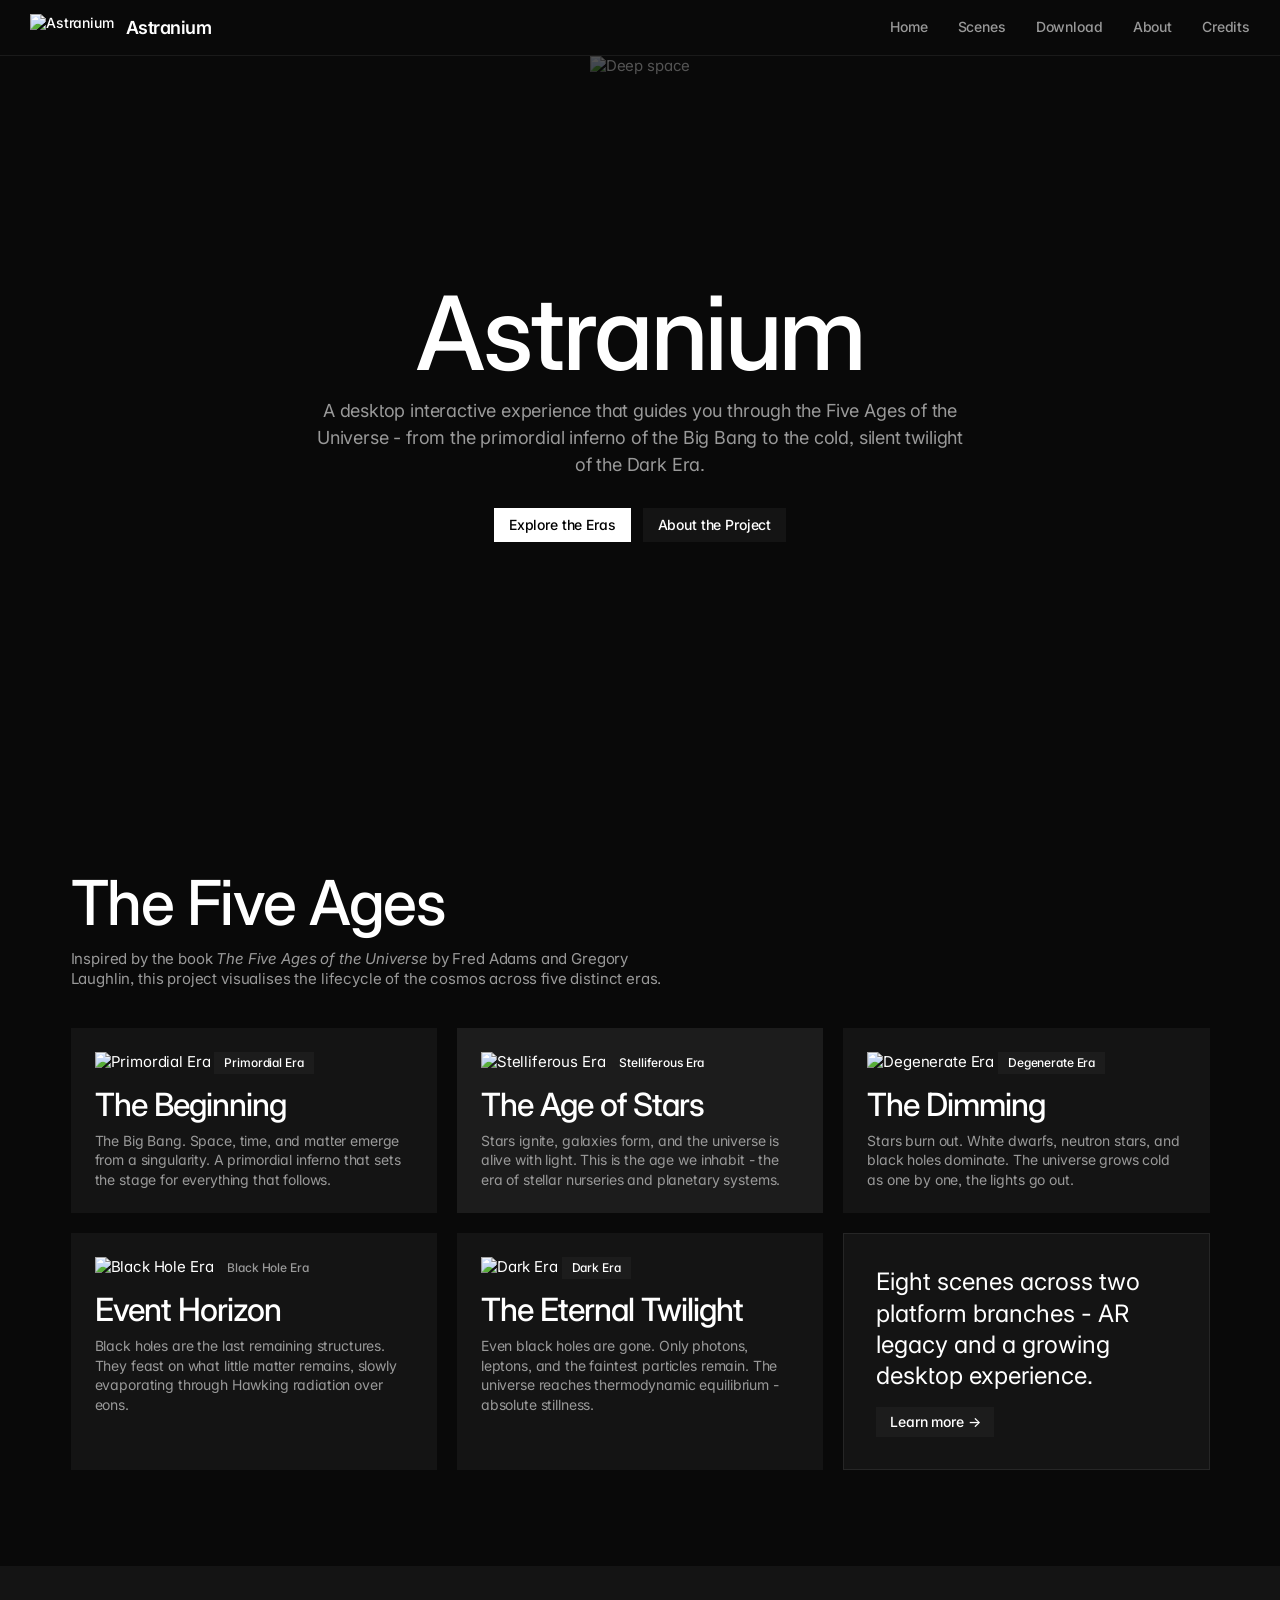
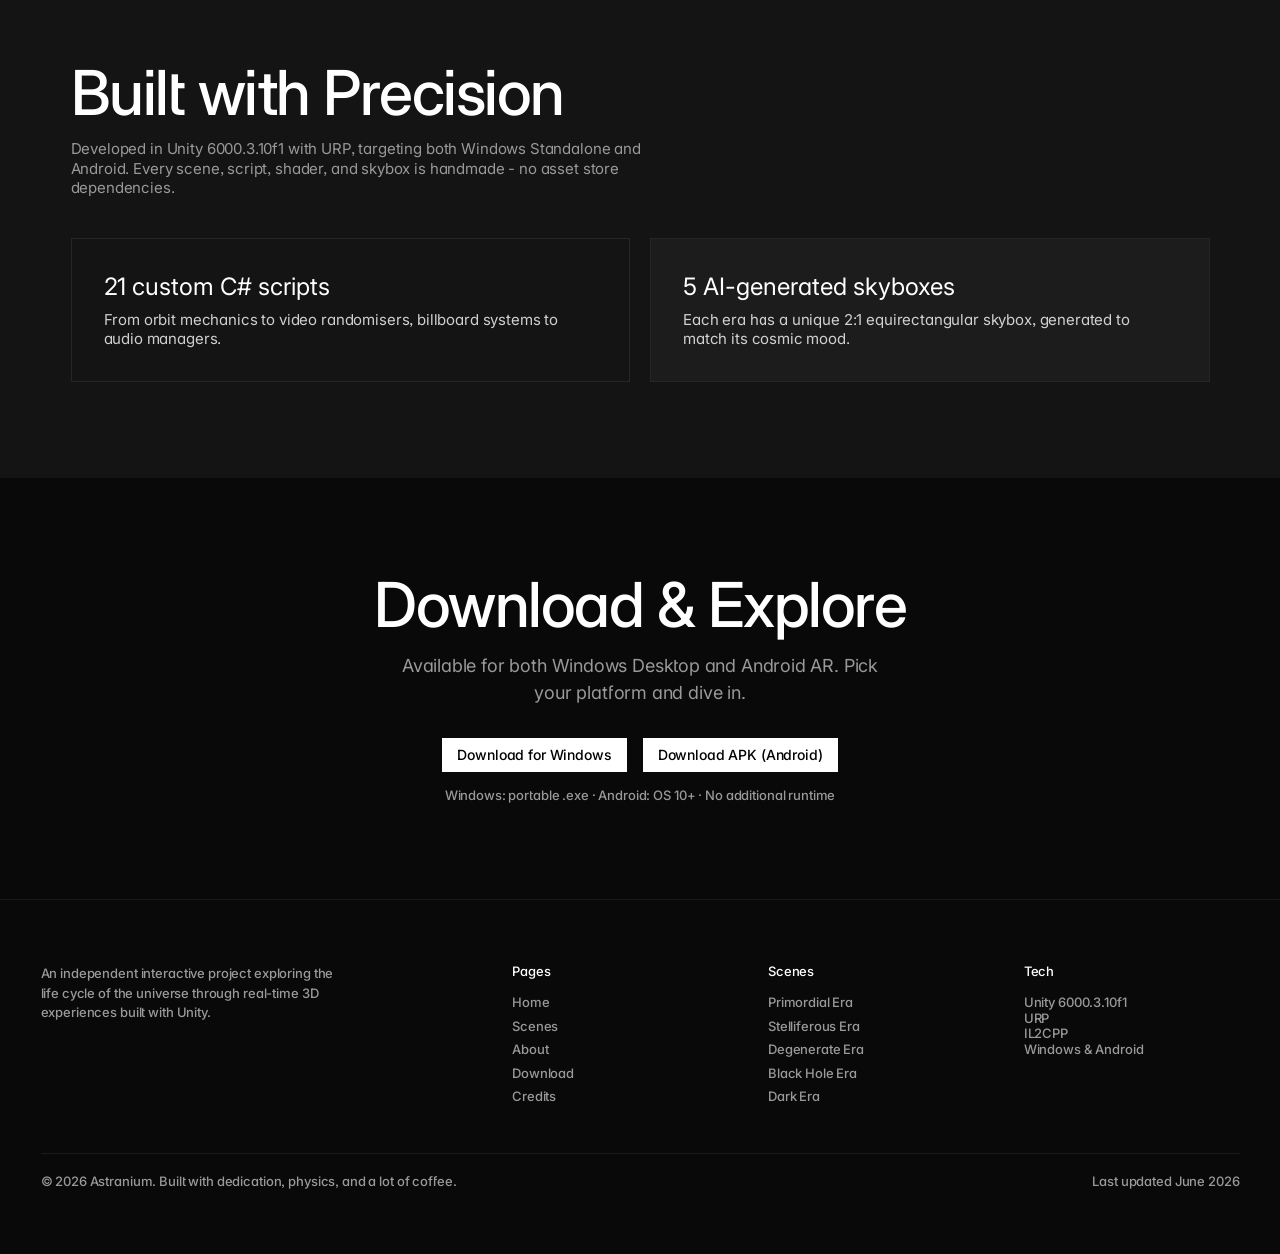
==== index.html @ 6d4ba45e "Add files via upload" ====
<!DOCTYPE html>
<html lang="en">
<head>
  <meta charset="UTF-8">
  <meta name="viewport" content="width=device-width, initial-scale=1.0">
  <title>Astranium — Explore the Five Ages of the Universe</title>
  <link rel="icon" href="WebAssets/logo.png" type="image/png">
  <link rel="stylesheet" href="style.css">
</head>
<body>

  <nav class="top-nav">
    <div class="top-nav-logo">
      <img src="WebAssets/logo.png" alt="Astranium">
      <span>Astranium</span>
    </div>
    <button class="hamburger">&#9776;</button>
    <div class="top-nav-links">
      <a href="index.html">Home</a>
      <a href="scenes.html">Scenes</a>
      <a href="download.html">Download</a>
      <a href="about.html">About</a>
      <a href="credits.html">Credits</a>
    </div>
  </nav>

  <section class="hero">
    <div class="hero-bg">
      <img src="https://images.unsplash.com/photo-1462331940025-496dfbfc7564?w=1920&q=80" alt="Deep space">
    </div>
    <div class="hero-content">
      <h1 class="display-xxl">Astranium</h1>
      <p class="body-lg">
        A desktop interactive experience that guides you through the Five Ages of the Universe -
        from the primordial inferno of the Big Bang to the cold, silent twilight of the Dark Era.
      </p>
      <div class="hero-cta">
        <a href="scenes.html" class="btn-primary">Explore the Eras</a>
        <a href="about.html" class="btn-secondary">About the Project</a>
      </div>
    </div>
  </section>

  <section class="section">
    <div class="container">
      <div class="section-header">
        <h2 class="display-lg">The Five Ages</h2>
        <p>
          Inspired by the book <em>The Five Ages of the Universe</em> by Fred Adams and Gregory Laughlin,
          this project visualises the lifecycle of the cosmos across five distinct eras.
        </p>
      </div>

      <div class="card-grid">
        <div class="card">
          <img class="card-image" src="https://images.unsplash.com/photo-1541701494587-cb58502866ab?w=600&q=80" alt="Primordial Era">
          <span class="tag tag-primordial">Primordial Era</span>
          <h3 class="display-md">The Beginning</h3>
          <p>The Big Bang. Space, time, and matter emerge from a singularity. A primordial inferno that sets the stage for everything that follows.</p>
        </div>

        <div class="card card-featured">
          <img class="card-image" src="https://images.unsplash.com/photo-1614732414444-096e5f1122d5?w=600&q=80" alt="Stelliferous Era">
          <span class="tag tag-stelliferous">Stelliferous Era</span>
          <h3 class="display-md">The Age of Stars</h3>
          <p>Stars ignite, galaxies form, and the universe is alive with light. This is the age we inhabit - the era of stellar nurseries and planetary systems.</p>
        </div>

        <div class="card">
          <img class="card-image" src="https://images.unsplash.com/photo-1559827260-dc66d52bef19?w=600&q=80" alt="Degenerate Era">
          <span class="tag tag-degenerate">Degenerate Era</span>
          <h3 class="display-md">The Dimming</h3>
          <p>Stars burn out. White dwarfs, neutron stars, and black holes dominate. The universe grows cold as one by one, the lights go out.</p>
        </div>

        <div class="card">
          <img class="card-image" src="https://images.unsplash.com/photo-1504333638930-c8787321eee0?w=600&q=80" alt="Black Hole Era">
          <span class="tag tag-blackhole">Black Hole Era</span>
          <h3 class="display-md">Event Horizon</h3>
          <p>Black holes are the last remaining structures. They feast on what little matter remains, slowly evaporating through Hawking radiation over eons.</p>
        </div>

        <div class="card">
          <img class="card-image" src="https://images.unsplash.com/photo-1444703686981-a3abbc4d4fe3?w=600&q=80" alt="Dark Era">
          <span class="tag tag-darkera">Dark Era</span>
          <h3 class="display-md">The Eternal Twilight</h3>
          <p>Even black holes are gone. Only photons, leptons, and the faintest particles remain. The universe reaches thermodynamic equilibrium - absolute stillness.</p>
        </div>

        <div class="gradient-spotlight gradient-violet">
          <h3>Eight scenes across two platform branches - AR legacy and a growing desktop experience.</h3>
          <a href="about.html" class="btn-translucent" style="margin-top: 16px; display: inline-block;">Learn more &rarr;</a>
        </div>
      </div>
    </div>
  </section>

  <section class="section" style="background-color: var(--surface-1);">
    <div class="container">
      <div class="section-header">
        <h2 class="display-lg">Built with Precision</h2>
        <p>
          Developed in Unity 6000.3.10f1 with URP, targeting both Windows Standalone and Android.
          Every scene, script, shader, and skybox is handmade - no asset store dependencies.
        </p>
      </div>

      <div class="spotlight-grid">
        <div class="gradient-spotlight gradient-magenta">
          <h3>21 custom C&#35; scripts</h3>
          <p style="margin-top: 8px; color: rgba(255,255,255,0.8);">From orbit mechanics to video randomisers, billboard systems to audio managers.</p>
        </div>
        <div class="gradient-spotlight gradient-orange">
          <h3>5 AI-generated skyboxes</h3>
          <p style="margin-top: 8px; color: rgba(255,255,255,0.8);">Each era has a unique 2:1 equirectangular skybox, generated to match its cosmic mood.</p>
        </div>
      </div>
    </div>
  </section>

  <section class="section" style="text-align: center;">
    <div class="container">
      <h2 class="display-lg">Download &amp; Explore</h2>
      <p class="body-lg" style="color: var(--ink-muted); max-width: 500px; margin: 16px auto 0;">
        Available for both Windows Desktop and Android AR. Pick your platform and dive in.
      </p>
      <div style="margin-top: 32px; display: flex; gap: 16px; justify-content: center; flex-wrap: wrap;">
        <a href="download.html" class="btn-primary">Download for Windows</a>
        <a href="download.html" class="btn-primary">Download APK (Android)</a>
      </div>
      <p class="caption" style="color: var(--ink-muted); margin-top: 16px;">
        Windows: portable .exe &middot; Android: OS 10+ &middot; No additional runtime
      </p>
    </div>
  </section>

  <footer class="footer">
    <div class="footer-grid">
      <div class="footer-brand">
        <p>An independent interactive project exploring the life cycle of the universe through real-time 3D experiences built with Unity.</p>
      </div>
      <div class="footer-col">
        <h4>Pages</h4>
        <a href="index.html">Home</a>
        <a href="scenes.html">Scenes</a>
        <a href="about.html">About</a>
        <a href="download.html">Download</a>
        <a href="credits.html">Credits</a>
      </div>
      <div class="footer-col">
        <h4>Scenes</h4>
        <a href="scenes.html">Primordial Era</a>
        <a href="scenes.html">Stelliferous Era</a>
        <a href="scenes.html">Degenerate Era</a>
        <a href="scenes.html">Black Hole Era</a>
        <a href="scenes.html">Dark Era</a>
      </div>
      <div class="footer-col">
        <h4>Tech</h4>
        <span>Unity 6000.3.10f1</span><br>
        <span>URP</span><br>
        <span>IL2CPP</span><br>
        <span>Windows &amp; Android</span>
      </div>
    </div>
    <div class="footer-bottom">
      <span>&copy; 2026 Astranium. Built with dedication, physics, and a lot of coffee.</span>
      <span class="caption">Last updated June 2026</span>
    </div>
  </footer>

  <script src="script.js"></script>
</body>
</html>
---- style.css ----
@import url('https://fonts.googleapis.com/css2?family=Inter:wght@400;500;600;700&display=swap');

:root {
  --primary: #ffffff;
  --on-primary: #000000;
  --accent-blue: #0099ff;
  --ink: #ffffff;
  --ink-muted: #999999;
  --canvas: #090909;
  --surface-1: #141414;
  --surface-2: #1c1c1c;
  --hairline: #262626;
  --hairline-soft: #1a1a1a;
  --inverse-canvas: #ffffff;
  --inverse-ink: #000000;
  --gradient-magenta: #555555;
  --gradient-violet: #444444;
  --gradient-orange: #333333;
  --gradient-coral: #2a2a2a;
  --semantic-success: #cccccc;

  --rounded-xs: 0px;
  --rounded-sm: 0px;
  --rounded-md: 0px;
  --rounded-lg: 0px;
  --rounded-xl: 0px;
  --rounded-xxl: 0px;
  --rounded-pill: 0px;
  --rounded-full: 0px;

  --space-hair: 1px;
  --space-xxs: 4px;
  --space-xs: 8px;
  --space-sm: 12px;
  --space-md: 15px;
  --space-lg: 20px;
  --space-xl: 30px;
  --space-xxl: 40px;
  --space-section: 96px;
}

*, *::before, *::after {
  margin: 0;
  padding: 0;
  box-sizing: border-box;
}

html {
  scroll-behavior: smooth;
}

body {
  font-family: 'Inter', -apple-system, BlinkMacSystemFont, sans-serif;
  background-color: var(--canvas);
  color: var(--ink);
  font-size: 15px;
  font-weight: 400;
  line-height: 1.3;
  letter-spacing: -0.15px;
  font-feature-settings: 'cv11', 'ss03', 'ss07', 'dlig';
  -webkit-font-smoothing: antialiased;
  -moz-osx-font-smoothing: grayscale;
}

/* Top Navigation */
.top-nav {
  position: sticky;
  top: 0;
  z-index: 100;
  background-color: var(--canvas);
  height: 56px;
  display: flex;
  align-items: center;
  justify-content: space-between;
  padding: 0 var(--space-xl);
  border-bottom: 1px solid var(--hairline-soft);
  font-size: 14px;
  font-weight: 500;
  letter-spacing: -0.14px;
}

.top-nav-logo {
  display: flex;
  align-items: center;
  gap: var(--space-sm);
}

.top-nav-logo img {
  height: 28px;
  width: auto;
}

.top-nav-logo span {
  font-size: 18px;
  font-weight: 600;
  letter-spacing: -0.5px;
}

.top-nav-links {
  display: flex;
  align-items: center;
  gap: var(--space-xl);
}

.top-nav-links a {
  color: var(--ink-muted);
  text-decoration: none;
  transition: color 0.2s;
}

.top-nav-links a:hover {
  color: var(--ink);
}

.top-nav-cta {
  display: flex;
  align-items: center;
  gap: var(--space-sm);
}

/* Buttons */
.btn-primary {
  display: inline-flex;
  align-items: center;
  justify-content: center;
  background-color: var(--primary);
  color: var(--on-primary);
  font-family: 'Inter', sans-serif;
  font-size: 14px;
  font-weight: 500;
  line-height: 1;
  letter-spacing: -0.14px;
  font-feature-settings: 'cv11';
  border-radius: var(--rounded-pill);
  padding: 10px 15px;
  border: none;
  cursor: pointer;
  text-decoration: none;
  transition: transform 0.15s, opacity 0.15s;
}

.btn-primary:hover {
  transform: scale(0.97);
  opacity: 0.92;
}

.btn-primary:active {
  transform: scale(0.95);
}

.btn-secondary {
  display: inline-flex;
  align-items: center;
  justify-content: center;
  background-color: var(--surface-1);
  color: var(--ink);
  font-family: 'Inter', sans-serif;
  font-size: 14px;
  font-weight: 500;
  line-height: 1;
  letter-spacing: -0.14px;
  font-feature-settings: 'cv11';
  border-radius: var(--rounded-pill);
  padding: 10px 15px;
  border: none;
  cursor: pointer;
  text-decoration: none;
  transition: transform 0.15s, opacity 0.15s;
}

.btn-secondary:hover {
  transform: scale(0.97);
  opacity: 0.92;
}

.btn-translucent {
  display: inline-flex;
  align-items: center;
  justify-content: center;
  background-color: var(--surface-2);
  color: var(--ink);
  font-family: 'Inter', sans-serif;
  font-size: 14px;
  font-weight: 500;
  line-height: 1;
  letter-spacing: -0.14px;
  font-feature-settings: 'cv11';
  border-radius: var(--rounded-xxl);
  padding: 8px 14px;
  border: none;
  cursor: pointer;
  text-decoration: none;
}

/* Display Typography */
.display-xxl {
  font-size: clamp(48px, 8vw, 110px);
  font-weight: 500;
  line-height: 0.85;
  letter-spacing: clamp(-2.5px, -0.05em, -5.5px);
}

.display-xl {
  font-size: clamp(42px, 6.5vw, 85px);
  font-weight: 500;
  line-height: 0.95;
  letter-spacing: clamp(-2px, -0.04em, -4.25px);
}

.display-lg {
  font-size: clamp(32px, 5vw, 62px);
  font-weight: 500;
  line-height: 1;
  letter-spacing: clamp(-1.5px, -0.03em, -3.1px);
}

.display-md {
  font-size: clamp(24px, 3vw, 32px);
  font-weight: 500;
  line-height: 1.13;
  letter-spacing: -1px;
}

.headline {
  font-size: 22px;
  font-weight: 700;
  line-height: 1.2;
  letter-spacing: -0.8px;
}

.subhead {
  font-size: 24px;
  font-weight: 400;
  line-height: 1.3;
  letter-spacing: -0.01px;
}

/* Body */
.body-lg {
  font-size: 18px;
  font-weight: 400;
  line-height: 1.5;
  letter-spacing: -0.18px;
}

.body-sm {
  font-size: 14px;
  font-weight: 500;
  line-height: 1.4;
  letter-spacing: -0.14px;
}

.caption {
  font-size: 13px;
  font-weight: 500;
  line-height: 1.2;
  letter-spacing: -0.13px;
}

.micro {
  font-size: 12px;
  font-weight: 400;
  line-height: 1.2;
  letter-spacing: -0.12px;
}

/* Links */
a {
  color: var(--accent-blue);
  text-decoration: none;
}

a:hover {
  text-decoration: underline;
}

/* Layout */
.container {
  max-width: 1199px;
  margin: 0 auto;
  padding: 0 var(--space-xl);
}

.section {
  padding: var(--space-section) 0;
}

.section-dark {
  background-color: var(--canvas);
}

/* Hero Section */
.hero {
  min-height: 80vh;
  display: flex;
  flex-direction: column;
  align-items: center;
  justify-content: center;
  text-align: center;
  padding: var(--space-xxl) var(--space-xl);
  position: relative;
  overflow: hidden;
}

.hero-bg {
  position: absolute;
  inset: 0;
  z-index: 0;
  opacity: 0.3;
}

.hero-bg img {
  width: 100%;
  height: 100%;
  object-fit: cover;
}

.hero-content {
  position: relative;
  z-index: 1;
  max-width: 900px;
}

.hero-content p {
  margin-top: var(--space-lg);
  max-width: 650px;
  margin-left: auto;
  margin-right: auto;
  color: var(--ink-muted);
}

.hero-cta {
  margin-top: var(--space-xl);
  display: flex;
  gap: var(--space-sm);
  justify-content: center;
  flex-wrap: wrap;
}

/* Cards Grid */
.card-grid {
  display: grid;
  grid-template-columns: repeat(auto-fill, minmax(340px, 1fr));
  gap: var(--space-lg);
}

.card {
  background-color: var(--surface-1);
  border-radius: var(--rounded-xl);
  padding: 24px;
  transition: transform 0.2s, background-color 0.2s;
}

.card:hover {
  transform: translateY(-2px);
}

.card-featured {
  background-color: var(--surface-2);
}

.card-image {
  width: 100%;
  aspect-ratio: 16 / 9;
  object-fit: cover;
  border-radius: var(--rounded-lg);
  margin-bottom: var(--space-md);
}

.card h3 {
  margin-bottom: var(--space-xs);
}

.card p {
  color: var(--ink-muted);
  font-size: 14px;
  line-height: 1.4;
  letter-spacing: -0.14px;
}

/* Gradient Spotlight Cards */
.gradient-spotlight {
  border-radius: var(--rounded-xxl);
  padding: 32px;
  color: var(--ink);
}

.gradient-spotlight h3 {
  font-size: 24px;
  font-weight: 400;
  line-height: 1.3;
  letter-spacing: -0.01px;
}

.gradient-violet {
  background: var(--surface-1);
  border: 1px solid var(--hairline);
}

.gradient-magenta {
  background: var(--surface-1);
  border: 1px solid var(--hairline);
}

.gradient-orange {
  background: var(--surface-2);
  border: 1px solid var(--hairline);
}

.gradient-coral {
  background: var(--surface-2);
  border: 1px solid var(--hairline);
}

/* Spotlight Grid - 2 columns */
.spotlight-grid {
  display: grid;
  grid-template-columns: 1fr 1fr;
  gap: var(--space-lg);
  margin-top: var(--space-xl);
}

/* Section Titles */
.section-header {
  margin-bottom: var(--space-xxl);
}

.section-header .display-lg {
  margin-bottom: var(--space-md);
}

.section-header p {
  max-width: 600px;
  color: var(--ink-muted);
}

/* Footer */
.footer {
  background-color: var(--canvas);
  color: var(--ink-muted);
  font-size: 13px;
  font-weight: 500;
  line-height: 1.2;
  letter-spacing: -0.13px;
  padding: 64px 32px;
  border-top: 1px solid var(--hairline-soft);
}

.footer-grid {
  max-width: 1199px;
  margin: 0 auto;
  display: grid;
  grid-template-columns: 2fr 1fr 1fr 1fr;
  gap: var(--space-xxl);
}

.footer-brand {
  display: flex;
  flex-direction: column;
  gap: var(--space-md);
}

.footer-brand img {
  height: 28px;
  width: auto;
}

.footer-brand p {
  max-width: 300px;
  line-height: 1.5;
}

.footer-col h4 {
  color: var(--ink);
  margin-bottom: var(--space-md);
  font-size: 13px;
  font-weight: 500;
}

.footer-col a {
  display: block;
  color: var(--ink-muted);
  margin-bottom: var(--space-xs);
  text-decoration: none;
}

.footer-col a:hover {
  color: var(--ink);
}

.footer-bottom {
  max-width: 1199px;
  margin: var(--space-xxl) auto 0;
  padding-top: var(--space-lg);
  border-top: 1px solid var(--hairline-soft);
  display: flex;
  justify-content: space-between;
  align-items: center;
  flex-wrap: wrap;
  gap: var(--space-md);
}

/* Page Header */
.page-header {
  padding: var(--space-section) var(--space-xl) var(--space-xxl);
  text-align: center;
}

.page-header p {
  max-width: 600px;
  margin: var(--space-md) auto 0;
  color: var(--ink-muted);
}

/* Scene Tags */
.tag {
  display: inline-block;
  font-size: 12px;
  font-weight: 500;
  padding: 3px 10px;
  border-radius: var(--rounded-pill);
  letter-spacing: -0.12px;
  margin-bottom: var(--space-sm);
}

.tag-primordial {
  background: var(--surface-2);
  color: var(--ink);
}

.tag-stelliferous {
  background: var(--surface-2);
  color: var(--ink);
}

.tag-degenerate {
  background: var(--surface-2);
  color: var(--ink);
}

.tag-blackhole {
  background: var(--surface-1);
  color: var(--ink-muted);
}

.tag-darkera {
  background: var(--surface-2);
  color: var(--ink);
}

/* Credits Page */
.credit-section {
  margin-bottom: var(--space-xxl);
}

.credit-section h2 {
  margin-bottom: var(--space-lg);
}

.credit-item {
  display: flex;
  justify-content: space-between;
  align-items: flex-start;
  padding: var(--space-md) 0;
  border-bottom: 1px solid var(--hairline-soft);
}

.credit-item:last-child {
  border-bottom: none;
}

.credit-label {
  color: var(--ink-muted);
  font-size: 14px;
  letter-spacing: -0.14px;
}

.credit-value {
  text-align: right;
  max-width: 60%;
  font-size: 14px;
  letter-spacing: -0.14px;
}

/* About page */
.tech-stack {
  display: grid;
  grid-template-columns: repeat(auto-fill, minmax(200px, 1fr));
  gap: var(--space-sm);
}

.tech-item {
  background-color: var(--surface-1);
  border-radius: var(--rounded-lg);
  padding: var(--space-md);
  display: flex;
  flex-direction: column;
  gap: var(--space-xxs);
}

.tech-item .label {
  font-size: 12px;
  color: var(--ink-muted);
  letter-spacing: -0.12px;
}

.tech-item .value {
  font-size: 15px;
  font-weight: 500;
  letter-spacing: -0.15px;
}

/* Responsive */
@media (max-width: 810px) {
  .spotlight-grid {
    grid-template-columns: 1fr;
  }

  .card-grid {
    grid-template-columns: 1fr;
  }

  .top-nav-links {
    display: none;
  }

  .top-nav-links.mobile-open {
    display: flex;
    flex-direction: column;
    position: absolute;
    top: 56px;
    left: 0;
    right: 0;
    background: var(--canvas);
    padding: var(--space-lg);
    border-bottom: 1px solid var(--hairline);
    gap: var(--space-md);
  }

  .footer-grid {
    grid-template-columns: 1fr 1fr;
  }

  .section {
    padding: 48px 0;
  }
}

@media (max-width: 480px) {
  .footer-grid {
    grid-template-columns: 1fr;
  }

  .hero-cta {
    flex-direction: column;
  }
}

/* Hamburger */
.hamburger {
  display: none;
  background: none;
  border: none;
  color: var(--ink);
  font-size: 24px;
  cursor: pointer;
  padding: var(--space-xs);
}

@media (max-width: 810px) {
  .hamburger {
    display: block;
  }
}

/* Utility */
.text-muted {
  color: var(--ink-muted);
}

.mt-lg {
  margin-top: var(--space-lg);
}

.mb-lg {
  margin-bottom: var(--space-lg);
}

.gap-md {
  gap: var(--space-md);
}

.flex-center {
  display: flex;
  align-items: center;
  justify-content: center;
}
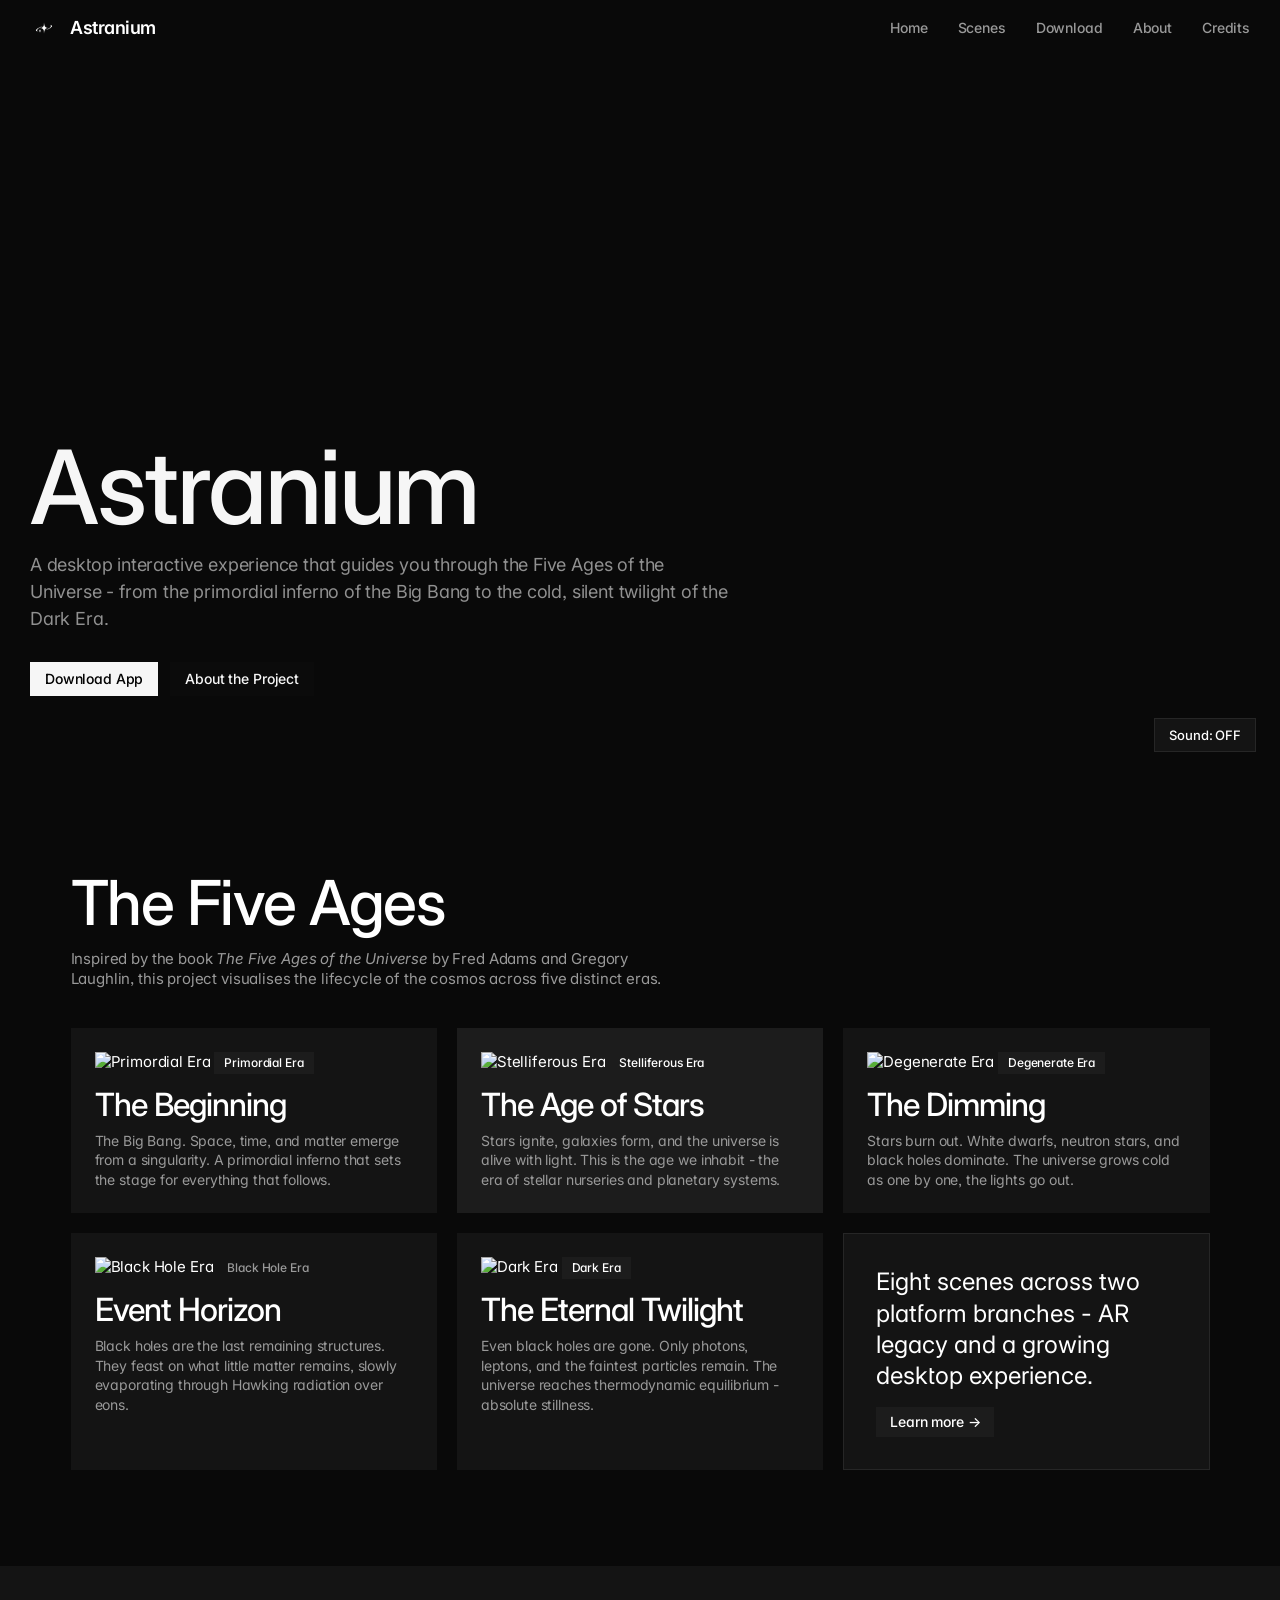
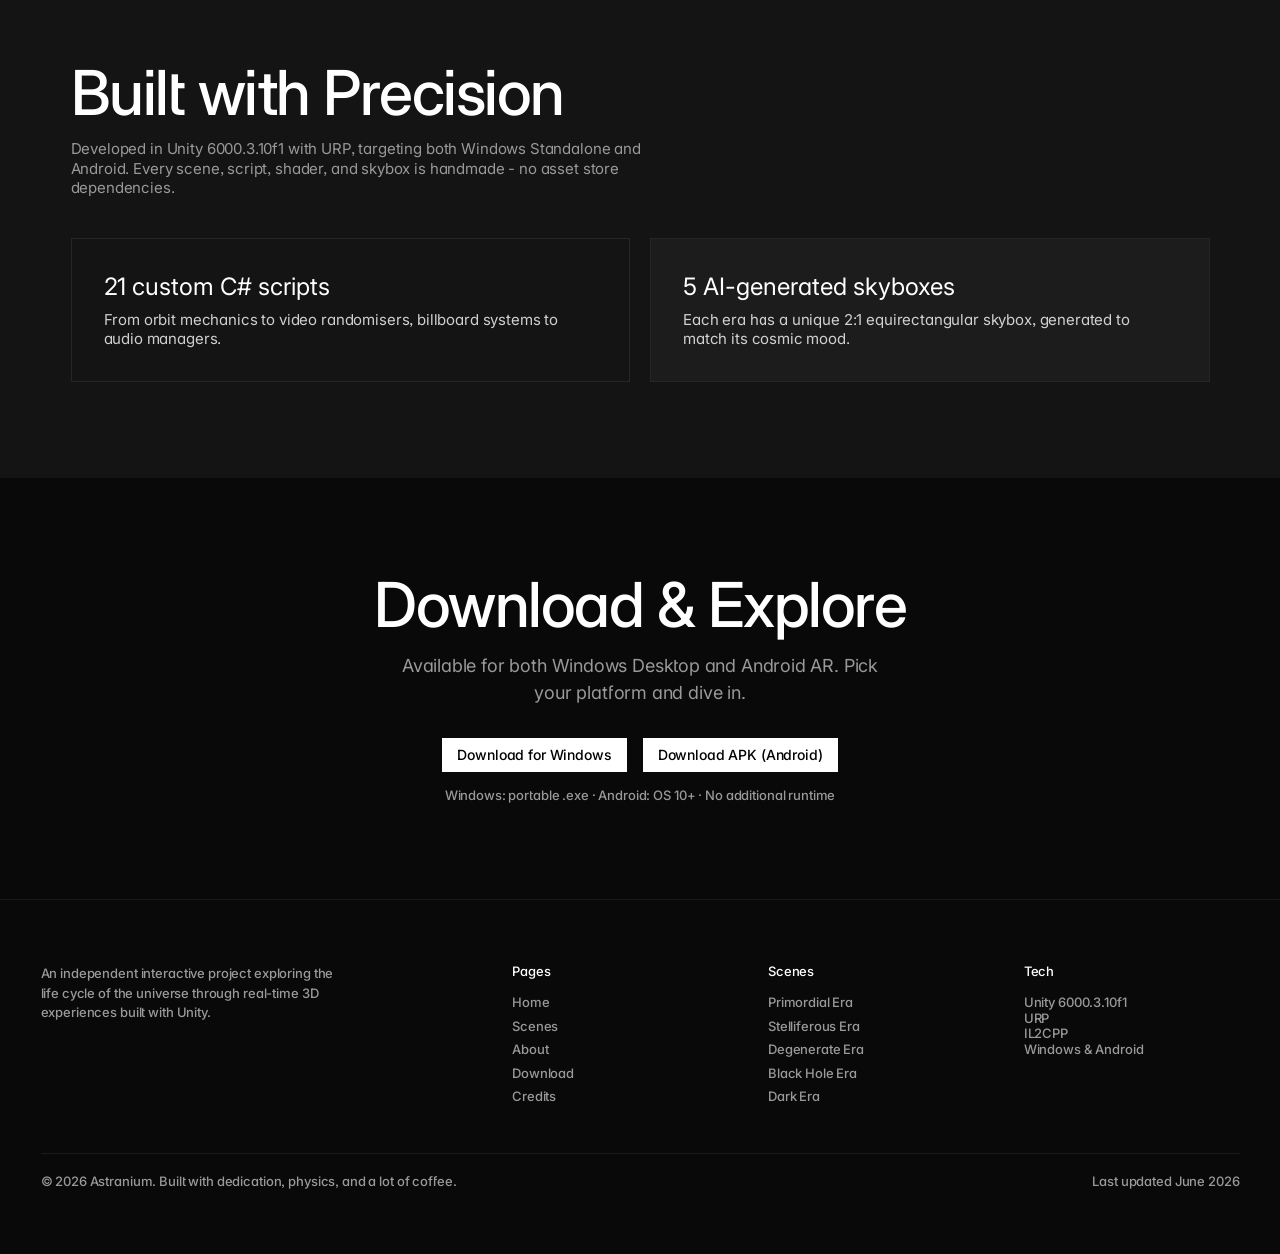
==== commit f5b1e440: "pesan" ====
--- a/index.html
+++ b/index.html
@@ -26,19 +26,20 @@
 
   <section class="hero">
     <div class="hero-bg">
-      <img src="https://images.unsplash.com/photo-1462331940025-496dfbfc7564?w=1920&q=80" alt="Deep space">
+      <video src="WebAssets/trailer.mp4" autoplay loop muted playsinline></video>
     </div>
-    <div class="hero-content">
+    <div class="hero-content animate-on-scroll">
       <h1 class="display-xxl">Astranium</h1>
       <p class="body-lg">
         A desktop interactive experience that guides you through the Five Ages of the Universe -
         from the primordial inferno of the Big Bang to the cold, silent twilight of the Dark Era.
       </p>
       <div class="hero-cta">
-        <a href="scenes.html" class="btn-primary">Explore the Eras</a>
+        <a href="download.html" class="btn-primary">Download App</a>
         <a href="about.html" class="btn-secondary">About the Project</a>
       </div>
     </div>
+    <button class="sound-toggle" id="soundToggle" aria-label="Toggle sound">Sound: OFF</button>
   </section>
 
   <section class="section">
@@ -52,42 +53,42 @@
       </div>
 
       <div class="card-grid">
-        <div class="card">
+        <div class="card animate-on-scroll">
           <img class="card-image" src="https://images.unsplash.com/photo-1541701494587-cb58502866ab?w=600&q=80" alt="Primordial Era">
           <span class="tag tag-primordial">Primordial Era</span>
           <h3 class="display-md">The Beginning</h3>
           <p>The Big Bang. Space, time, and matter emerge from a singularity. A primordial inferno that sets the stage for everything that follows.</p>
         </div>
 
-        <div class="card card-featured">
+        <div class="card card-featured animate-on-scroll">
           <img class="card-image" src="https://images.unsplash.com/photo-1614732414444-096e5f1122d5?w=600&q=80" alt="Stelliferous Era">
           <span class="tag tag-stelliferous">Stelliferous Era</span>
           <h3 class="display-md">The Age of Stars</h3>
           <p>Stars ignite, galaxies form, and the universe is alive with light. This is the age we inhabit - the era of stellar nurseries and planetary systems.</p>
         </div>
 
-        <div class="card">
+        <div class="card animate-on-scroll">
           <img class="card-image" src="https://images.unsplash.com/photo-1559827260-dc66d52bef19?w=600&q=80" alt="Degenerate Era">
           <span class="tag tag-degenerate">Degenerate Era</span>
           <h3 class="display-md">The Dimming</h3>
           <p>Stars burn out. White dwarfs, neutron stars, and black holes dominate. The universe grows cold as one by one, the lights go out.</p>
         </div>
 
-        <div class="card">
+        <div class="card animate-on-scroll">
           <img class="card-image" src="https://images.unsplash.com/photo-1504333638930-c8787321eee0?w=600&q=80" alt="Black Hole Era">
           <span class="tag tag-blackhole">Black Hole Era</span>
           <h3 class="display-md">Event Horizon</h3>
           <p>Black holes are the last remaining structures. They feast on what little matter remains, slowly evaporating through Hawking radiation over eons.</p>
         </div>
 
-        <div class="card">
+        <div class="card animate-on-scroll">
           <img class="card-image" src="https://images.unsplash.com/photo-1444703686981-a3abbc4d4fe3?w=600&q=80" alt="Dark Era">
           <span class="tag tag-darkera">Dark Era</span>
           <h3 class="display-md">The Eternal Twilight</h3>
           <p>Even black holes are gone. Only photons, leptons, and the faintest particles remain. The universe reaches thermodynamic equilibrium - absolute stillness.</p>
         </div>
 
-        <div class="gradient-spotlight gradient-violet">
+        <div class="gradient-spotlight gradient-violet animate-on-scroll">
           <h3>Eight scenes across two platform branches - AR legacy and a growing desktop experience.</h3>
           <a href="about.html" class="btn-translucent" style="margin-top: 16px; display: inline-block;">Learn more &rarr;</a>
         </div>
@@ -95,9 +96,9 @@
     </div>
   </section>
 
-  <section class="section" style="background-color: var(--surface-1);">
+<section class="section" style="background-color: var(--surface-1);">
     <div class="container">
-      <div class="section-header">
+      <div class="section-header animate-on-scroll">
         <h2 class="display-lg">Built with Precision</h2>
         <p>
           Developed in Unity 6000.3.10f1 with URP, targeting both Windows Standalone and Android.
@@ -106,11 +107,11 @@
       </div>
 
       <div class="spotlight-grid">
-        <div class="gradient-spotlight gradient-magenta">
+        <div class="gradient-spotlight gradient-magenta animate-on-scroll">
           <h3>21 custom C&#35; scripts</h3>
           <p style="margin-top: 8px; color: rgba(255,255,255,0.8);">From orbit mechanics to video randomisers, billboard systems to audio managers.</p>
         </div>
-        <div class="gradient-spotlight gradient-orange">
+        <div class="gradient-spotlight gradient-orange animate-on-scroll">
           <h3>5 AI-generated skyboxes</h3>
           <p style="margin-top: 8px; color: rgba(255,255,255,0.8);">Each era has a unique 2:1 equirectangular skybox, generated to match its cosmic mood.</p>
         </div>
@@ -118,7 +119,7 @@
     </div>
   </section>
 
-  <section class="section" style="text-align: center;">
+  <section class="section animate-on-scroll" style="text-align: center;">
     <div class="container">
       <h2 class="display-lg">Download &amp; Explore</h2>
       <p class="body-lg" style="color: var(--ink-muted); max-width: 500px; margin: 16px auto 0;">
--- a/style.css
+++ b/style.css
@@ -47,6 +47,13 @@
 
 html {
   scroll-behavior: smooth;
+  overflow-y: scroll;
+  -ms-overflow-style: none;
+  scrollbar-width: none;
+}
+
+html::-webkit-scrollbar {
+  display: none;
 }
 
 body {
@@ -60,6 +67,10 @@
   font-feature-settings: 'cv11', 'ss03', 'ss07', 'dlig';
   -webkit-font-smoothing: antialiased;
   -moz-osx-font-smoothing: grayscale;
+  -webkit-user-select: none;
+  -moz-user-select: none;
+  -ms-user-select: none;
+  user-select: none;
 }
 
 /* Top Navigation */
@@ -73,7 +84,6 @@
   align-items: center;
   justify-content: space-between;
   padding: 0 var(--space-xl);
-  border-bottom: 1px solid var(--hairline-soft);
   font-size: 14px;
   font-weight: 500;
   letter-spacing: -0.14px;
@@ -289,15 +299,120 @@
   background-color: var(--canvas);
 }
 
+/* Era Hero (Scenes page) */
+.era-hero {
+  min-height: 70vh;
+  display: flex;
+  align-items: flex-end;
+  position: relative;
+  overflow: hidden;
+}
+
+.era-hero-bg {
+  position: absolute;
+  inset: 0;
+  z-index: 0;
+}
+
+.era-hero-bg img {
+  width: 100%;
+  height: 100%;
+  object-fit: cover;
+}
+
+.era-hero-overlay {
+  position: absolute;
+  inset: 0;
+  z-index: 1;
+  background: linear-gradient(to top, rgba(9,9,9,0.95) 0%, rgba(9,9,9,0.4) 50%, rgba(9,9,9,0.1) 100%);
+}
+
+.era-hero-content {
+  position: relative;
+  z-index: 2;
+  max-width: 800px;
+  padding: 80px var(--space-xl);
+}
+
+.era-hero-content p {
+  color: var(--ink-muted);
+  margin-top: var(--space-md);
+  max-width: 650px;
+}
+
+.era-status {
+  margin-top: var(--space-lg);
+  display: flex;
+  align-items: center;
+  gap: var(--space-sm);
+  flex-wrap: wrap;
+}
+
+.era-status-label {
+  display: inline-block;
+  font-size: 13px;
+  font-weight: 500;
+  letter-spacing: -0.13px;
+  padding: 3px 10px;
+  background: var(--surface-2);
+  color: var(--ink);
+}
+
+.era-ar-scene {
+  display: inline-block;
+  padding: 6px 14px;
+  background: var(--surface-2);
+  color: var(--ink);
+  font-size: 13px;
+  font-weight: 500;
+  letter-spacing: -0.13px;
+  border: 1px solid var(--hairline);
+}
+
+@media (max-width: 810px) {
+  .era-hero {
+    min-height: 50vh;
+    align-items: center;
+  }
+
+  .era-hero-content {
+    padding: 60px var(--space-lg);
+  }
+}
+
+/* Sound Toggle */
+.sound-toggle {
+  position: absolute;
+  bottom: 24px;
+  right: 24px;
+  z-index: 2;
+  padding: 8px 14px;
+  display: flex;
+  align-items: center;
+  justify-content: center;
+  background-color: var(--surface-1);
+  color: var(--ink);
+  border: 1px solid var(--hairline);
+  cursor: pointer;
+  font-size: 13px;
+  font-family: 'Inter', sans-serif;
+  font-weight: 500;
+  letter-spacing: -0.13px;
+  transition: background-color 0.2s;
+}
+
+.sound-toggle:hover {
+  background-color: var(--surface-2);
+}
+
 /* Hero Section */
 .hero {
   min-height: 80vh;
   display: flex;
   flex-direction: column;
-  align-items: center;
-  justify-content: center;
-  text-align: center;
-  padding: var(--space-xxl) var(--space-xl);
+  align-items: flex-start;
+  justify-content: flex-end;
+  padding: 80px var(--space-xl);
   position: relative;
   overflow: hidden;
 }
@@ -306,10 +421,10 @@
   position: absolute;
   inset: 0;
   z-index: 0;
-  opacity: 0.3;
-}
-
-.hero-bg img {
+}
+
+.hero-bg img,
+.hero-bg video {
   width: 100%;
   height: 100%;
   object-fit: cover;
@@ -318,14 +433,12 @@
 .hero-content {
   position: relative;
   z-index: 1;
-  max-width: 900px;
+  max-width: 700px;
+  mix-blend-mode: difference;
 }
 
 .hero-content p {
   margin-top: var(--space-lg);
-  max-width: 650px;
-  margin-left: auto;
-  margin-right: auto;
   color: var(--ink-muted);
 }
 
@@ -333,7 +446,6 @@
   margin-top: var(--space-xl);
   display: flex;
   gap: var(--space-sm);
-  justify-content: center;
   flex-wrap: wrap;
 }
 
@@ -644,6 +756,22 @@
   .section {
     padding: 48px 0;
   }
+
+  .hero {
+    align-items: center;
+    justify-content: center;
+    text-align: center;
+    padding: var(--space-xxl) var(--space-xl);
+  }
+
+  .hero-content p {
+    margin-left: auto;
+    margin-right: auto;
+  }
+
+  .hero-cta {
+    justify-content: center;
+  }
 }
 
 @media (max-width: 480px) {
@@ -673,6 +801,18 @@
   }
 }
 
+/* Scroll Animation */
+.animate-on-scroll {
+  opacity: 0;
+  transform: translateY(24px);
+  transition: opacity 0.6s ease, transform 0.6s ease;
+}
+
+.animate-on-scroll.visible {
+  opacity: 1;
+  transform: translateY(0);
+}
+
 /* Utility */
 .text-muted {
   color: var(--ink-muted);
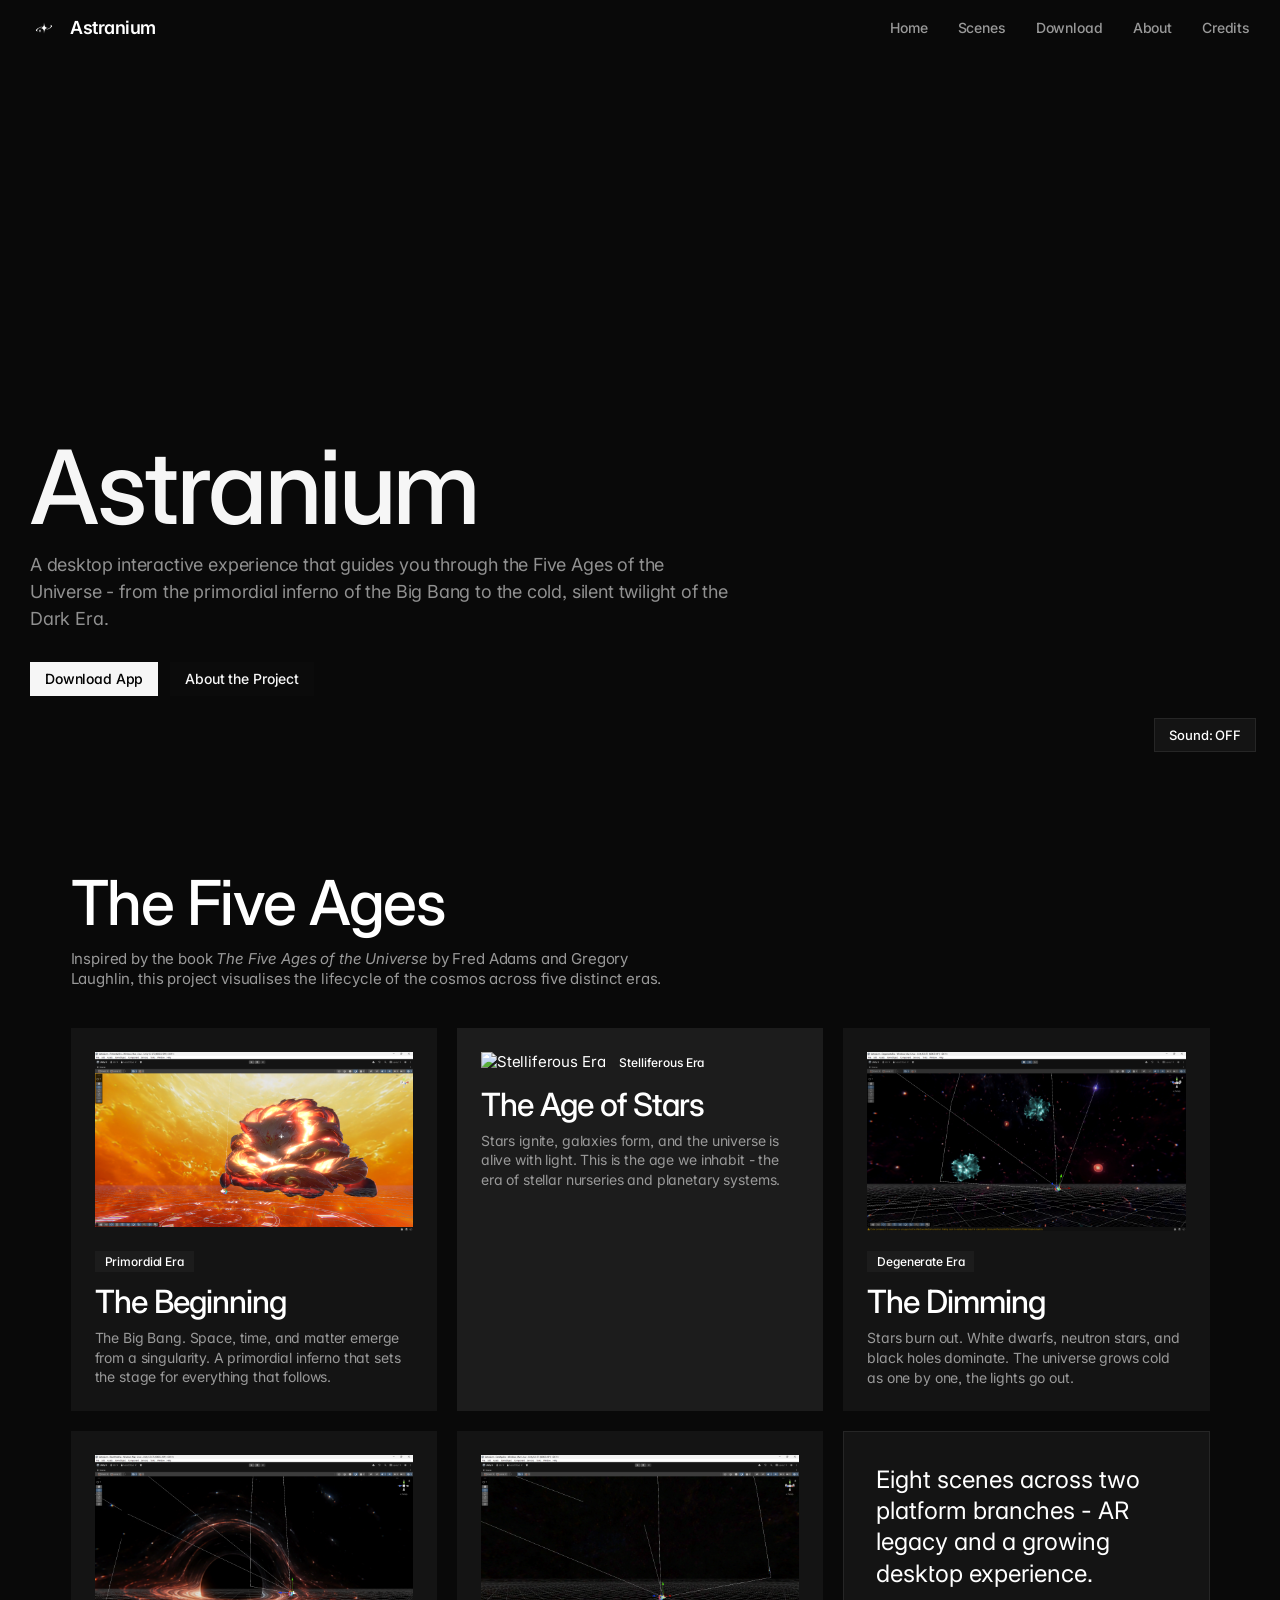
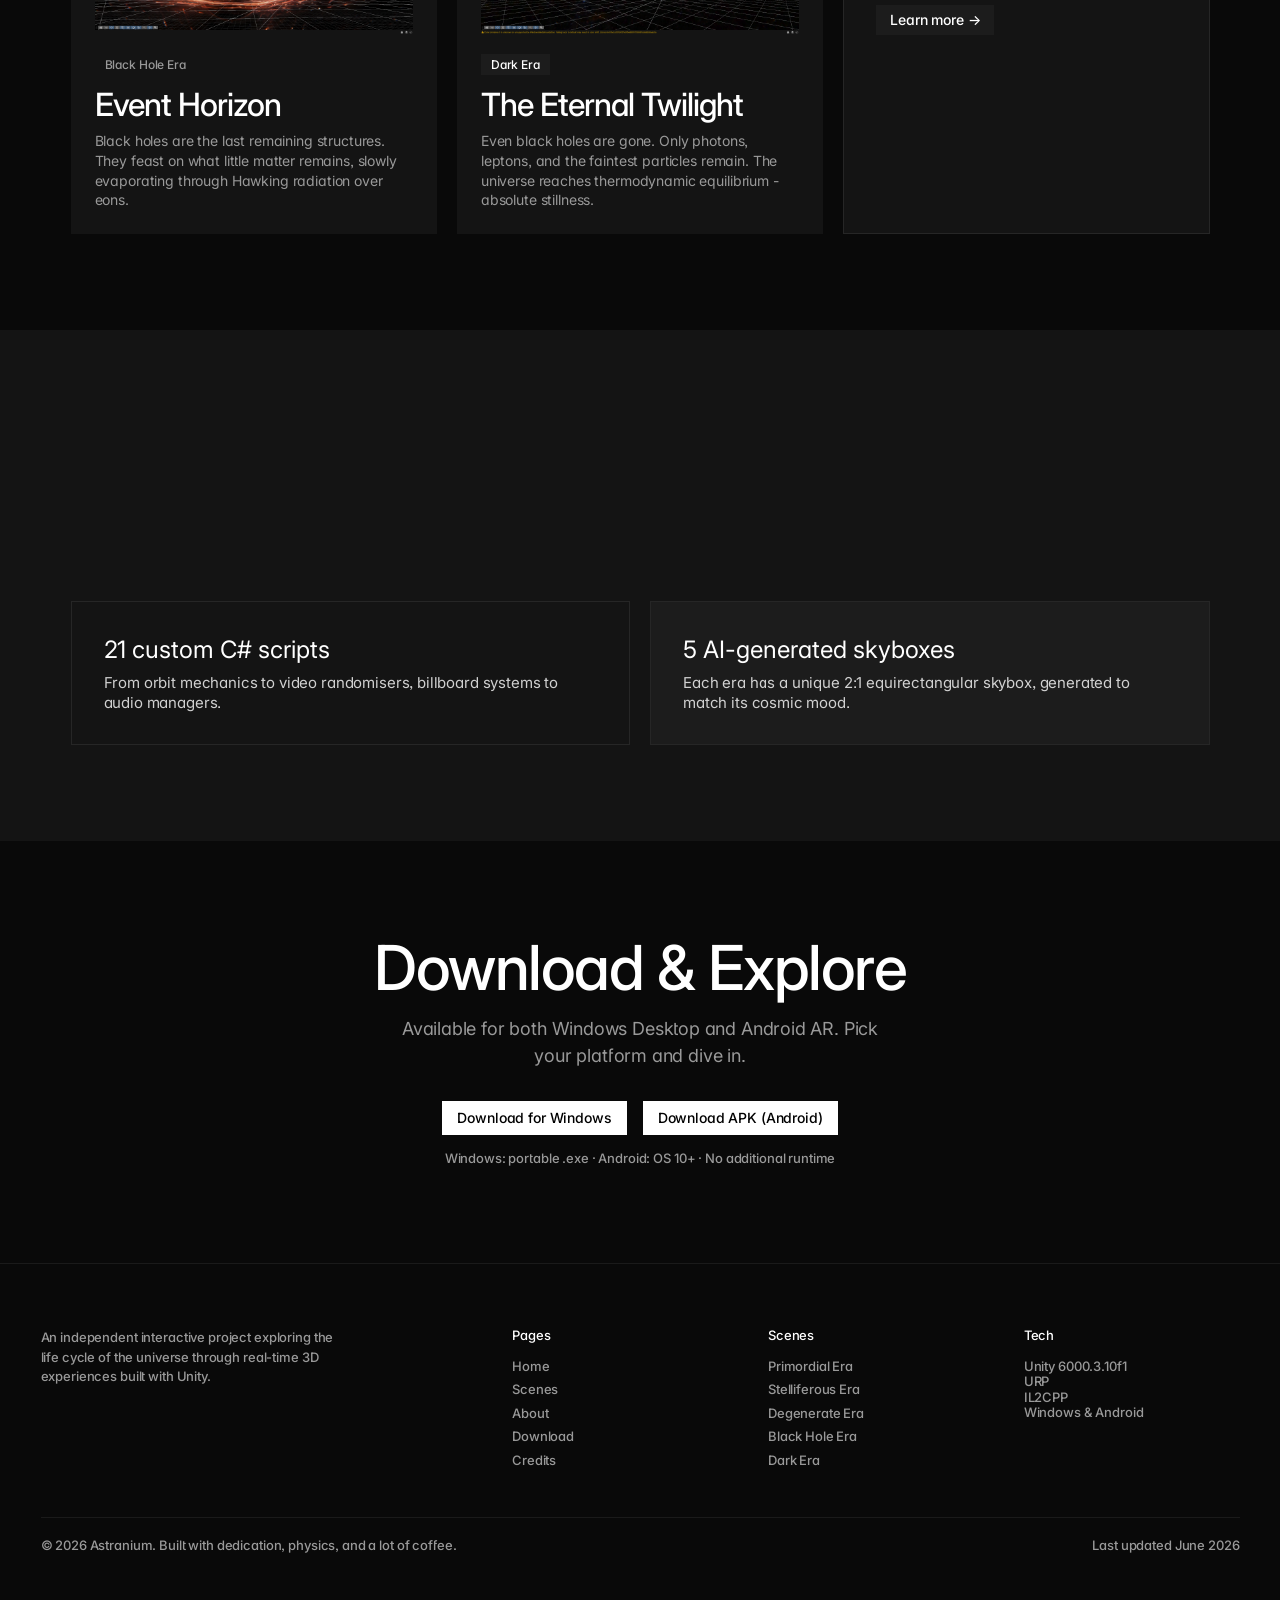
==== commit e31abb80: "feat: replace Unsplash with in-game screenshots for 4 eras" ====
--- a/index.html
+++ b/index.html
@@ -3,7 +3,7 @@
 <head>
   <meta charset="UTF-8">
   <meta name="viewport" content="width=device-width, initial-scale=1.0">
-  <title>Astranium — Explore the Five Ages of the Universe</title>
+  <title>Astranium - Explore the Five Ages of the Universe</title>
   <link rel="icon" href="WebAssets/logo.png" type="image/png">
   <link rel="stylesheet" href="style.css">
 </head>
@@ -54,7 +54,7 @@
 
       <div class="card-grid">
         <div class="card animate-on-scroll">
-          <img class="card-image" src="https://images.unsplash.com/photo-1541701494587-cb58502866ab?w=600&q=80" alt="Primordial Era">
+          <img class="card-image" src="WebAssets/PrimordialEraSnapshot.png" alt="Primordial Era">
           <span class="tag tag-primordial">Primordial Era</span>
           <h3 class="display-md">The Beginning</h3>
           <p>The Big Bang. Space, time, and matter emerge from a singularity. A primordial inferno that sets the stage for everything that follows.</p>
@@ -68,21 +68,21 @@
         </div>
 
         <div class="card animate-on-scroll">
-          <img class="card-image" src="https://images.unsplash.com/photo-1559827260-dc66d52bef19?w=600&q=80" alt="Degenerate Era">
+          <img class="card-image" src="WebAssets/DegenerateEraSnapshot.png" alt="Degenerate Era">
           <span class="tag tag-degenerate">Degenerate Era</span>
           <h3 class="display-md">The Dimming</h3>
           <p>Stars burn out. White dwarfs, neutron stars, and black holes dominate. The universe grows cold as one by one, the lights go out.</p>
         </div>
 
         <div class="card animate-on-scroll">
-          <img class="card-image" src="https://images.unsplash.com/photo-1504333638930-c8787321eee0?w=600&q=80" alt="Black Hole Era">
+          <img class="card-image" src="WebAssets/BlackholeEraSnapshot.png" alt="Black Hole Era">
           <span class="tag tag-blackhole">Black Hole Era</span>
           <h3 class="display-md">Event Horizon</h3>
           <p>Black holes are the last remaining structures. They feast on what little matter remains, slowly evaporating through Hawking radiation over eons.</p>
         </div>
 
         <div class="card animate-on-scroll">
-          <img class="card-image" src="https://images.unsplash.com/photo-1444703686981-a3abbc4d4fe3?w=600&q=80" alt="Dark Era">
+          <img class="card-image" src="WebAssets/DarkAgeSnapshot.png" alt="Dark Era">
           <span class="tag tag-darkera">Dark Era</span>
           <h3 class="display-md">The Eternal Twilight</h3>
           <p>Even black holes are gone. Only photons, leptons, and the faintest particles remain. The universe reaches thermodynamic equilibrium - absolute stillness.</p>
@@ -127,7 +127,7 @@
       </p>
       <div style="margin-top: 32px; display: flex; gap: 16px; justify-content: center; flex-wrap: wrap;">
         <a href="download.html" class="btn-primary">Download for Windows</a>
-        <a href="download.html" class="btn-primary">Download APK (Android)</a>
+        <a href="https://www.mediafire.com/file/mm4eay0cjecvapu/Astranium+0.8.17.apk/file" class="btn-primary">Download APK (Android)</a>
       </div>
       <p class="caption" style="color: var(--ink-muted); margin-top: 16px;">
         Windows: portable .exe &middot; Android: OS 10+ &middot; No additional runtime
--- a/style.css
+++ b/style.css
@@ -497,6 +497,21 @@
   color: var(--ink);
 }
 
+/* Download Grid */
+.download-grid {
+  display: grid;
+  grid-template-columns: 1fr 1fr;
+  gap: var(--space-lg);
+  max-width: 900px;
+  margin: 0 auto;
+}
+
+@media (max-width: 810px) {
+  .download-grid {
+    grid-template-columns: 1fr;
+  }
+}
+
 .gradient-spotlight h3 {
   font-size: 24px;
   font-weight: 400;
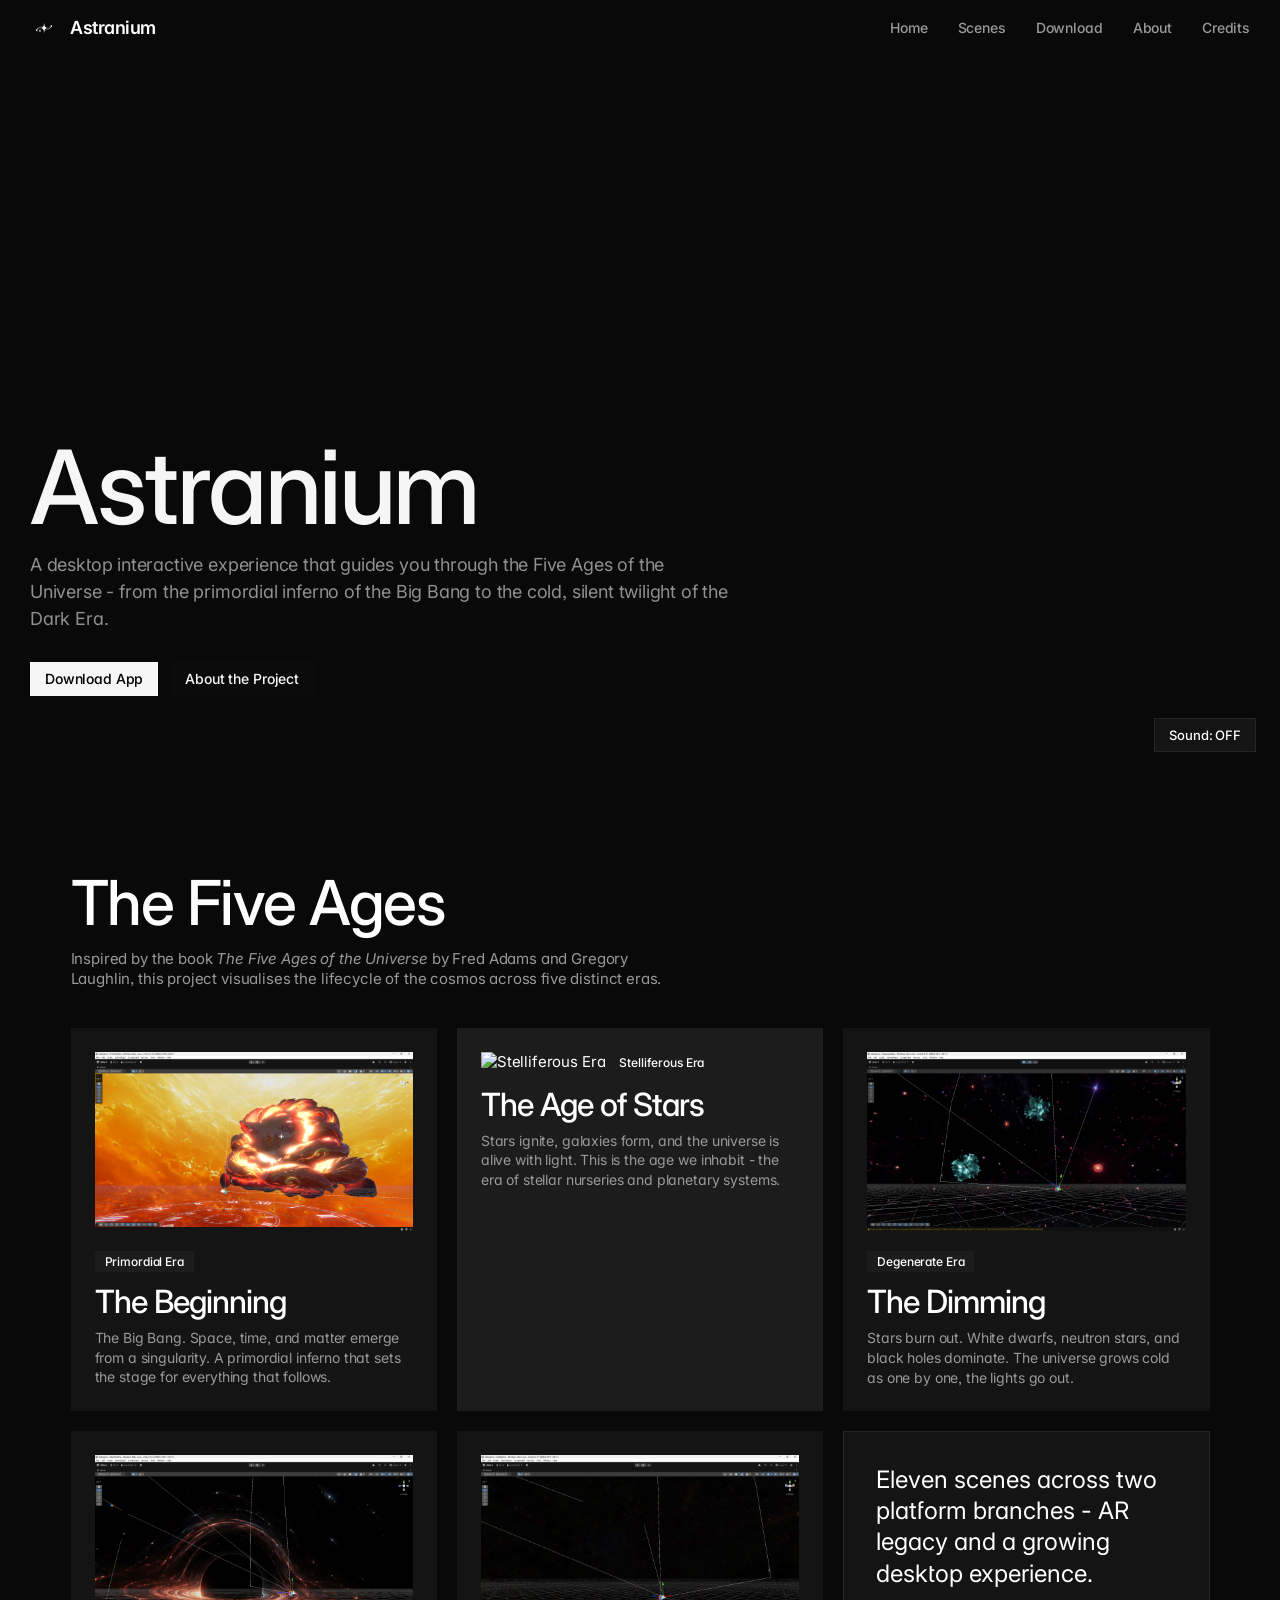
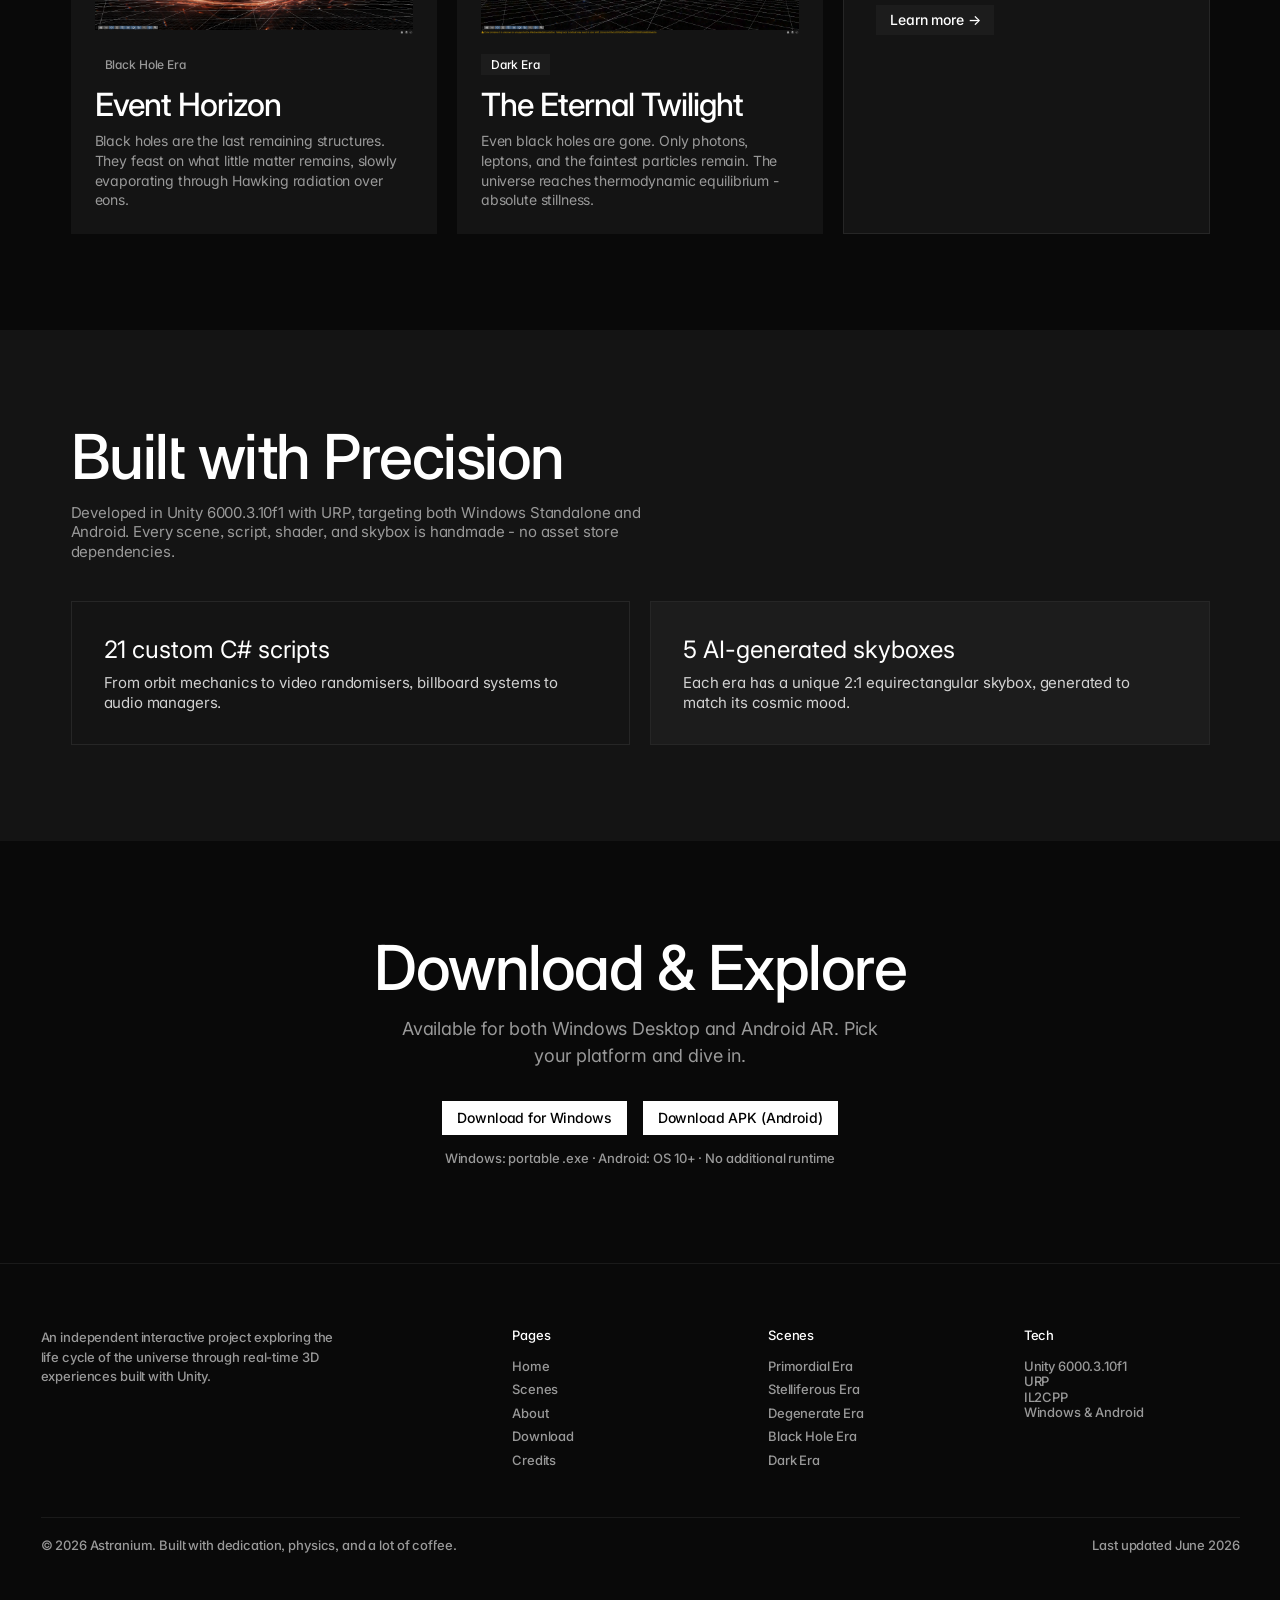
==== commit 7756e1cc: "Update HTML files" ====
--- a/index.html
+++ b/index.html
@@ -89,7 +89,7 @@
         </div>
 
         <div class="gradient-spotlight gradient-violet animate-on-scroll">
-          <h3>Eight scenes across two platform branches - AR legacy and a growing desktop experience.</h3>
+          <h3>Eleven scenes across two platform branches - AR legacy and a growing desktop experience.</h3>
           <a href="about.html" class="btn-translucent" style="margin-top: 16px; display: inline-block;">Learn more &rarr;</a>
         </div>
       </div>
